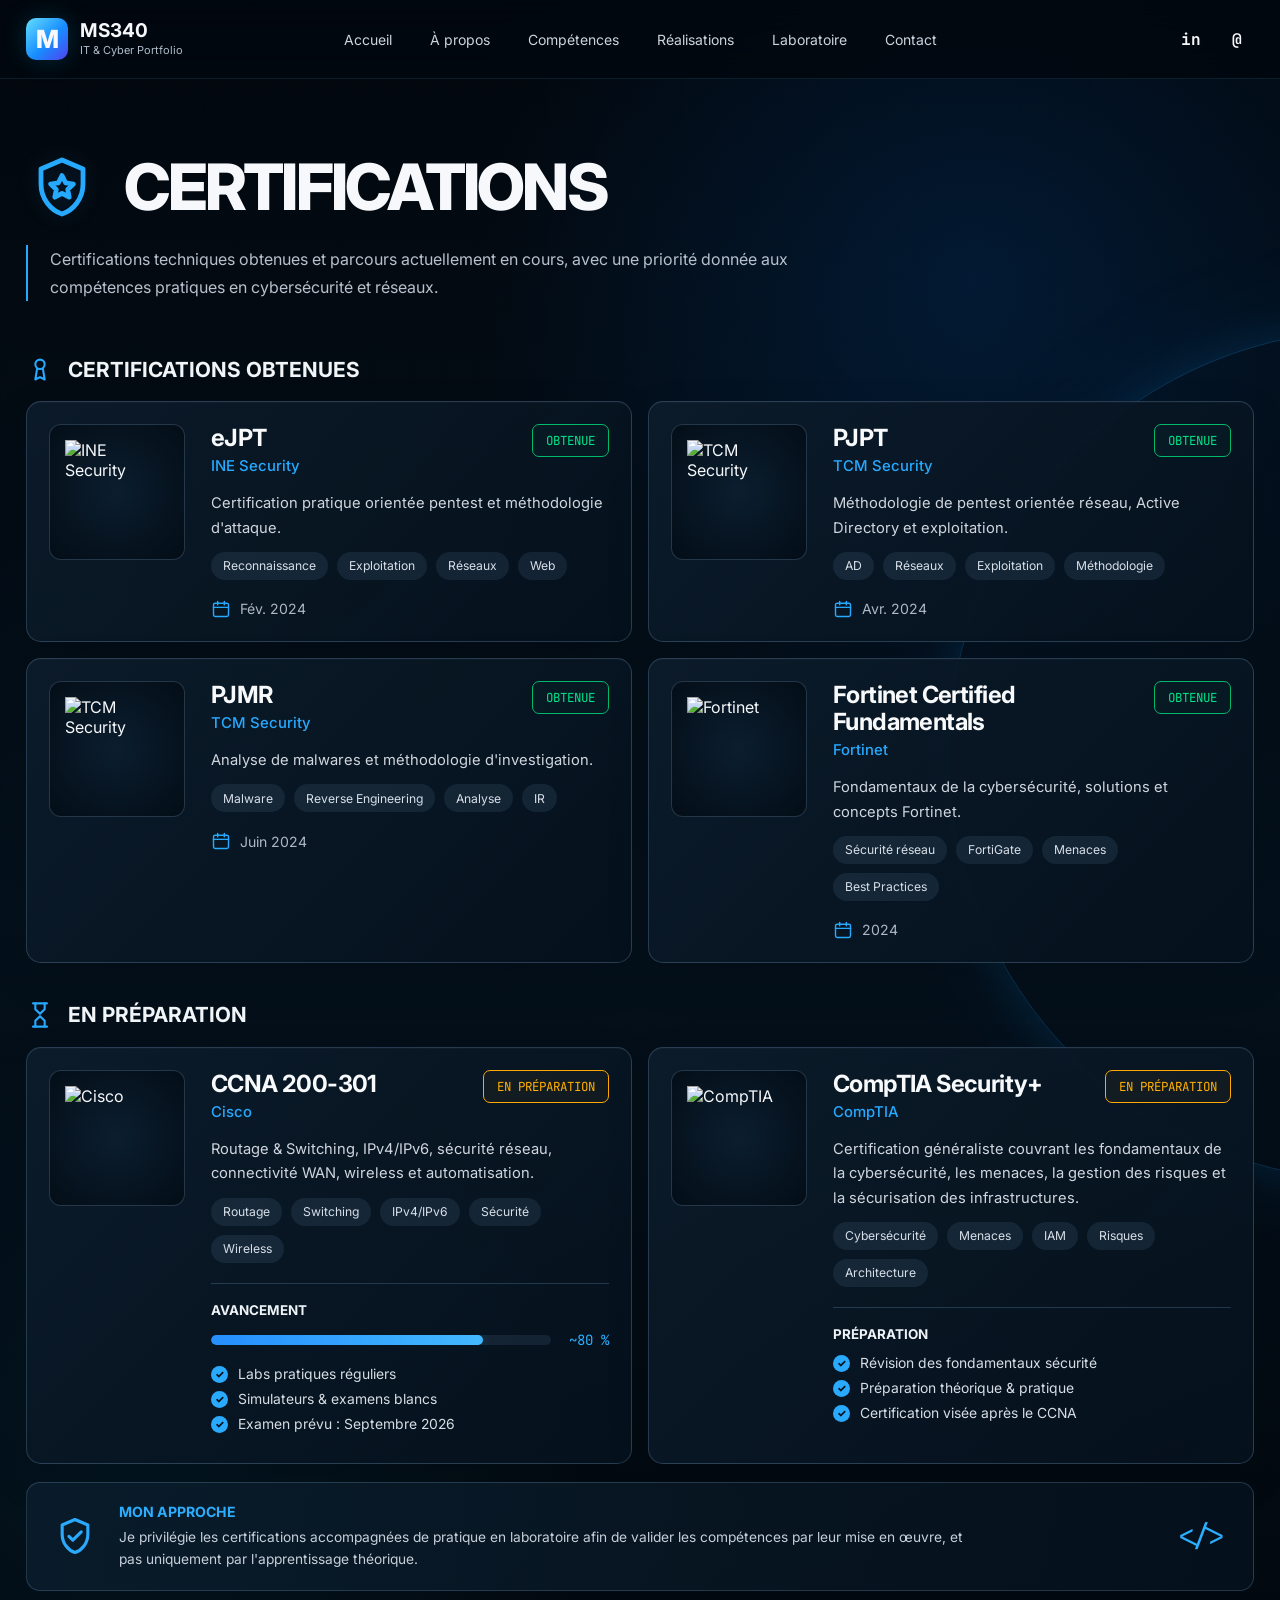
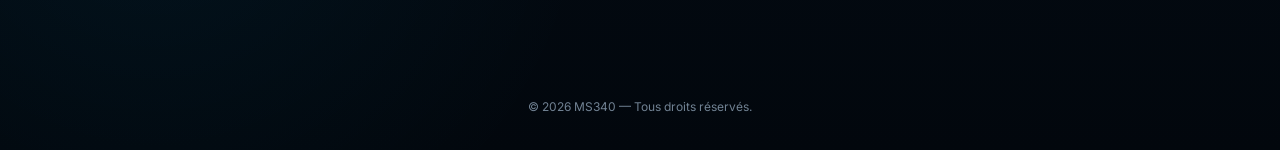
==== certifications.html @ d3f728b5 "Mise à jour de experience.html et création de la page certifications" ====
<!doctype html>
<html lang="fr">
<head>
  <meta charset="utf-8">
  <meta name="viewport" content="width=device-width, initial-scale=1">

  <meta
    name="description"
    content="Certifications de Martin Springett — cybersécurité, réseaux et infrastructure."
  >

  <title>Certifications — MS340</title>

  <link rel="preconnect" href="https://fonts.googleapis.com">
  <link rel="preconnect" href="https://fonts.gstatic.com" crossorigin>

  <link
    href="https://fonts.googleapis.com/css2?family=Inter:wght@400;500;600;700;800&family=JetBrains+Mono:wght@400;500;600&display=swap"
    rel="stylesheet"
  >

  <link rel="stylesheet" href="styles.css">
  <link rel="stylesheet" href="certifications.css">
</head>

<body>

  <div class="background-grid" aria-hidden="true"></div>

  <header class="site-header">
    <div class="container nav">

      <a class="brand" href="index.html#accueil" aria-label="Accueil">
        <span class="brand-mark">M</span>

        <span>
          <strong>MS340</strong>
          <small>IT &amp; Cyber Portfolio</small>
        </span>
      </a>

      <button
        class="menu-button"
        aria-label="Ouvrir le menu"
        aria-expanded="false"
      >
        ☰
      </button>

      <nav class="nav-links" aria-label="Navigation principale">

        <a href="index.html#accueil">
          Accueil
        </a>

        <a href="index.html#apropos">
          À propos
        </a>

        <a href="competences.html">
          Compétences
        </a>

        <a href="index.html#realisations">
          Réalisations
        </a>

        <a href="laboratoire.html">
          Laboratoire
        </a>

        <a href="index.html#contact">
          Contact
        </a>

      </nav>

      <div class="social-links">

        <a
          href="https://www.linkedin.com/in/martin-springett/"
          target="_blank"
          rel="noreferrer"
          aria-label="LinkedIn"
        >
          in
        </a>

        <a
          href="mailto:martin.springett@protonmail.com"
          aria-label="E-mail"
        >
          @
        </a>

      </div>

    </div>
  </header>


  <main class="certifications-page">

    <div class="container">


      <!-- HERO -->

      <section class="certifications-hero">

        <div class="certifications-title-row">

          <div class="certifications-icon" aria-hidden="true">
            <svg viewBox="0 0 24 24">
              <path d="M12 3 19 6v5c0 5-3.3 8.8-7 10-3.7-1.2-7-5-7-10V6l7-3Z"/>
              <path d="m12 8.2 1.2 2.4 2.6.4-1.9 1.8.5 2.6-2.4-1.3-2.4 1.3.5-2.6L8.2 11l2.6-.4L12 8.2Z"/>
            </svg>
          </div>

          <h1>Certifications</h1>

        </div>

        <p class="certifications-intro">
          Certifications techniques obtenues et parcours actuellement en cours,
          avec une priorité donnée aux compétences pratiques en cybersécurité
          et réseaux.
        </p>

      </section>


      <!-- CERTIFICATIONS OBTENUES -->

      <section class="cert-section">

        <h2 class="cert-section-title">

          <svg class="section-icon" viewBox="0 0 24 24" aria-hidden="true">
            <circle cx="12" cy="8" r="4"/>
            <path d="M9.4 12.5 8 21l4-2 4 2-1.4-8.5"/>
          </svg>

          Certifications obtenues

        </h2>


        <div class="cert-grid">


          <!-- eJPT -->

          <article class="cert-card">

            <div class="cert-logo">
              <img
                src="assets/ine-logo.png"
                alt="INE Security"
              >
            </div>

            <div class="cert-body">

              <div class="cert-top">

                <div>
                  <h3>eJPT</h3>
                  <span class="cert-provider">
                    INE Security
                  </span>
                </div>

                <span class="cert-status">
                  Obtenue
                </span>

              </div>

              <p class="cert-description">
                Certification pratique orientée pentest
                et méthodologie d'attaque.
              </p>

              <div class="cert-tags">
                <span>Reconnaissance</span>
                <span>Exploitation</span>
                <span>Réseaux</span>
                <span>Web</span>
              </div>

              <div class="cert-date">

                <svg viewBox="0 0 24 24" aria-hidden="true">
                  <rect x="3" y="5" width="18" height="16" rx="2"/>
                  <path d="M8 3v4M16 3v4M3 10h18"/>
                </svg>

                Fév. 2024

              </div>

            </div>

          </article>


          <!-- PJPT -->

          <article class="cert-card">

            <div class="cert-logo">
              <img
                src="assets/tcm-security-logo.png"
                alt="TCM Security"
              >
            </div>

            <div class="cert-body">

              <div class="cert-top">

                <div>
                  <h3>PJPT</h3>
                  <span class="cert-provider">
                    TCM Security
                  </span>
                </div>

                <span class="cert-status">
                  Obtenue
                </span>

              </div>

              <p class="cert-description">
                Méthodologie de pentest orientée réseau,
                Active Directory et exploitation.
              </p>

              <div class="cert-tags">
                <span>AD</span>
                <span>Réseaux</span>
                <span>Exploitation</span>
                <span>Méthodologie</span>
              </div>

              <div class="cert-date">

                <svg viewBox="0 0 24 24" aria-hidden="true">
                  <rect x="3" y="5" width="18" height="16" rx="2"/>
                  <path d="M8 3v4M16 3v4M3 10h18"/>
                </svg>

                Avr. 2024

              </div>

            </div>

          </article>


          <!-- PJMR -->

          <article class="cert-card">

            <div class="cert-logo">
              <img
                src="assets/tcm-security-logo.png"
                alt="TCM Security"
              >
            </div>

            <div class="cert-body">

              <div class="cert-top">

                <div>
                  <h3>PJMR</h3>
                  <span class="cert-provider">
                    TCM Security
                  </span>
                </div>

                <span class="cert-status">
                  Obtenue
                </span>

              </div>

              <p class="cert-description">
                Analyse de malwares et méthodologie
                d'investigation.
              </p>

              <div class="cert-tags">
                <span>Malware</span>
                <span>Reverse Engineering</span>
                <span>Analyse</span>
                <span>IR</span>
              </div>

              <div class="cert-date">

                <svg viewBox="0 0 24 24" aria-hidden="true">
                  <rect x="3" y="5" width="18" height="16" rx="2"/>
                  <path d="M8 3v4M16 3v4M3 10h18"/>
                </svg>

                Juin 2024

              </div>

            </div>

          </article>


          <!-- FORTINET -->

          <article class="cert-card">

            <div class="cert-logo">
              <img
                src="assets/fortinet-logo.png"
                alt="Fortinet"
              >
            </div>

            <div class="cert-body">

              <div class="cert-top">

                <div>
                  <h3>
                    Fortinet Certified Fundamentals
                  </h3>

                  <span class="cert-provider">
                    Fortinet
                  </span>
                </div>

                <span class="cert-status">
                  Obtenue
                </span>

              </div>

              <p class="cert-description">
                Fondamentaux de la cybersécurité,
                solutions et concepts Fortinet.
              </p>

              <div class="cert-tags">
                <span>Sécurité réseau</span>
                <span>FortiGate</span>
                <span>Menaces</span>
                <span>Best Practices</span>
              </div>

              <div class="cert-date">

                <svg viewBox="0 0 24 24" aria-hidden="true">
                  <rect x="3" y="5" width="18" height="16" rx="2"/>
                  <path d="M8 3v4M16 3v4M3 10h18"/>
                </svg>

                2024

              </div>

            </div>

          </article>

        </div>

      </section>


      <!-- EN PRÉPARATION -->

      <section class="cert-section cert-preparation">

        <h2 class="cert-section-title">

          <svg class="section-icon" viewBox="0 0 24 24" aria-hidden="true">
            <path d="M6 2h12M6 22h12"/>
            <path d="M8 2v5l4 4 4-4V2"/>
            <path d="M8 22v-5l4-4 4 4v5"/>
          </svg>

          En préparation

        </h2>


        <div class="preparation-grid">


          <!-- CCNA -->

          <article class="cert-card preparation-card">

            <div class="cert-logo">
              <img
                src="assets/cisco-logo.png"
                alt="Cisco"
              >
            </div>

            <div class="cert-body">

              <div class="cert-top">

                <div>
                  <h3>CCNA 200-301</h3>
                  <span class="cert-provider">
                    Cisco
                  </span>
                </div>

                <span class="cert-status preparing">
                  En préparation
                </span>

              </div>

              <p class="cert-description">
                Routage &amp; Switching, IPv4/IPv6,
                sécurité réseau, connectivité WAN,
                wireless et automatisation.
              </p>

              <div class="cert-tags">
                <span>Routage</span>
                <span>Switching</span>
                <span>IPv4/IPv6</span>
                <span>Sécurité</span>
                <span>Wireless</span>
              </div>


              <div class="cert-progress">

                <strong>
                  Avancement
                </strong>

                <div class="progress-row">

                  <div class="progress-track">
                    <div class="progress-fill ccna-progress"></div>
                  </div>

                  <span>
                    ~80 %
                  </span>

                </div>


                <ul>

                  <li>
                    Labs pratiques réguliers
                  </li>

                  <li>
                    Simulateurs &amp; examens blancs
                  </li>

                  <li>
                    Examen prévu : Septembre 2026
                  </li>

                </ul>

              </div>

            </div>

          </article>


          <!-- SECURITY+ -->

          <article class="cert-card preparation-card">

            <div class="cert-logo">
              <img
                src="assets/comptia-logo.png"
                alt="CompTIA"
              >
            </div>

            <div class="cert-body">

              <div class="cert-top">

                <div>
                  <h3>CompTIA Security+</h3>

                  <span class="cert-provider">
                    CompTIA
                  </span>
                </div>

                <span class="cert-status preparing">
                  En préparation
                </span>

              </div>


              <p class="cert-description">
                Certification généraliste couvrant les fondamentaux
                de la cybersécurité, les menaces,
                la gestion des risques et la sécurisation
                des infrastructures.
              </p>


              <div class="cert-tags">
                <span>Cybersécurité</span>
                <span>Menaces</span>
                <span>IAM</span>
                <span>Risques</span>
                <span>Architecture</span>
              </div>


              <div class="cert-progress">

                <strong>
                  Préparation
                </strong>

                <ul class="security-list">

                  <li>
                    Révision des fondamentaux sécurité
                  </li>

                  <li>
                    Préparation théorique &amp; pratique
                  </li>

                  <li>
                    Certification visée après le CCNA
                  </li>

                </ul>

              </div>

            </div>

          </article>

        </div>

      </section>


      <!-- APPROCHE -->

      <aside class="cert-approach">

        <div class="approach-icon">

          <svg viewBox="0 0 24 24" aria-hidden="true">
            <path d="M12 3 19 6v5c0 5-3.3 8.8-7 10-3.7-1.2-7-5-7-10V6l7-3Z"/>
            <path d="m8.7 12.2 2.1 2.1 4.6-4.6"/>
          </svg>

        </div>

        <div>

          <strong>
            Mon approche
          </strong>

          <p>
            Je privilégie les certifications accompagnées de pratique
            en laboratoire afin de valider les compétences par leur mise
            en œuvre, et pas uniquement par l'apprentissage théorique.
          </p>

        </div>

        <span class="approach-code">
          &lt;/&gt;
        </span>

      </aside>

    </div>

  </main>


  <footer id="contact">

    <div class="container">
      © 2026 MS340 — Tous droits réservés.
    </div>

  </footer>


  <script>

    const btn = document.querySelector('.menu-button');
    const menu = document.querySelector('.nav-links');

    btn?.addEventListener('click', () => {

      const open = menu.classList.toggle('open');

      btn.setAttribute(
        'aria-expanded',
        open ? 'true' : 'false'
      );

    });

  </script>

</body>
</html>
---- styles.css ----
:root{
  --bg:#02070d;
  --bg2:#06111d;
  --panel:#07131f;
  --panel2:#091827;
  --line:rgba(54,111,156,.34);
  --text:#f6f8fb;
  --muted:#9eacbc;
  --cyan:#11c5f6;
  --blue:#1688ff;
  --violet:#a75af5;
  --lime:#8bed3f;
  --orange:#ff7b00;
}

*{box-sizing:border-box}
html{scroll-behavior:smooth}
body{
  margin:0;
  color:var(--text);
  font-family:Inter,system-ui,-apple-system,BlinkMacSystemFont,"Segoe UI",sans-serif;
  background:
    radial-gradient(circle at 76% 16%,rgba(0,122,255,.14),transparent 28%),
    radial-gradient(circle at 12% 84%,rgba(0,190,255,.06),transparent 24%),
    linear-gradient(180deg,#02070d 0%,#04101b 52%,#02070d 100%);
}
a{color:inherit;text-decoration:none}
img{display:block;max-width:100%}
.container{width:min(1460px,calc(100% - 52px));margin:auto}

.background-grid{
  position:fixed;inset:0;z-index:-2;pointer-events:none;
  opacity:.22;
  background-image:
    linear-gradient(rgba(24,113,177,.045) 1px,transparent 1px),
    linear-gradient(90deg,rgba(24,113,177,.045) 1px,transparent 1px);
  background-size:34px 34px;
  mask-image:linear-gradient(to bottom,transparent,black 15%,black 85%,transparent);
}

/* Header */
.site-header{
  position:sticky;top:0;z-index:20;
  background:rgba(2,8,15,.84);
  border-bottom:1px solid rgba(52,104,146,.22);
  backdrop-filter:blur(18px);
}
.nav{
  min-height:78px;
  display:grid;
  grid-template-columns:1fr auto 1fr;
  align-items:center;
  gap:24px;
}
.brand{display:flex;align-items:center;gap:12px;width:max-content}
.brand-mark{
  width:42px;height:42px;border-radius:10px;
  display:grid;place-items:center;
  font-size:25px;font-weight:800;
  background:linear-gradient(135deg,#64ddff,#178dff 55%,#5142ee);
  box-shadow:0 0 25px rgba(17,197,246,.18);
}
.brand>span:last-child{display:flex;flex-direction:column;line-height:1.06}
.brand strong{font-size:19px}
.brand small{margin-top:4px;color:#aebccb;font-size:11px}
.nav-links{height:78px;display:flex;gap:38px;align-items:center}
.nav-links a{
  height:78px;display:flex;align-items:center;position:relative;
  color:#cbd5df;font-size:14px;transition:.2s;
}
.nav-links a:hover,.nav-links a.active{color:white}
.nav-links a.active::after{
  content:"";position:absolute;left:0;right:0;bottom:0;height:3px;
  background:linear-gradient(90deg,var(--cyan),var(--blue));
  box-shadow:0 0 15px rgba(17,197,246,.65);
}
.social-links{justify-self:end;display:flex;gap:12px}
.social-links a{
  width:34px;height:34px;border-radius:8px;display:grid;place-items:center;
  font-family:"JetBrains Mono",monospace;font-weight:700;
  transition:.2s;
}
.social-links a:hover{color:var(--cyan);background:rgba(17,197,246,.07)}
.menu-button{
  display:none;background:none;border:1px solid var(--line);color:white;
  border-radius:8px;padding:8px 10px;
}

/* Hero */
.hero{padding:52px 0 18px}
.hero-grid{
  min-height:580px;
  display:grid;
  grid-template-columns:1.02fr .98fr;
  gap:48px;align-items:center;
}
.kicker{
  margin:0 0 25px;color:#35baff;
  font:600 13px/1.3 "JetBrains Mono",monospace;
  letter-spacing:.05em;
}
.kicker b{margin:0 8px;color:#2a8fd3}
h1{margin:0;font-size:clamp(58px,6vw,96px);line-height:.88;letter-spacing:-.05em}
h1 span,h1 strong{display:block}
h1 span{font-weight:800}
h1 strong{margin-top:11px;color:#1687ff;font-weight:800}
.lead{
  max-width:720px;margin:30px 0 0;color:#c5ced8;
  font-size:17px;line-height:1.72;
}
.actions{display:flex;gap:16px;margin-top:30px}
.button{
  min-height:50px;padding:0 23px;border-radius:8px;
  display:inline-flex;align-items:center;justify-content:center;gap:18px;
  text-transform:uppercase;font-size:12px;font-weight:700;letter-spacing:.03em;
  transition:.2s;
}
.button.primary{
  background:linear-gradient(135deg,#16c6f6,#126ef4);
  box-shadow:0 12px 36px rgba(18,110,244,.26);
}
.button.primary:hover{transform:translateY(-2px)}
.button.secondary{
  border:1px solid #25465f;background:rgba(4,14,24,.55);
}
.button.secondary:hover{border-color:#3d8fc7;background:rgba(11,31,47,.72)}

.quick-facts{
  margin-top:40px;display:grid;grid-template-columns:repeat(4,1fr);
  border:1px solid var(--line);border-radius:12px;overflow:hidden;
  background:linear-gradient(180deg,rgba(10,24,38,.8),rgba(5,15,25,.82));
}
.quick-facts article{
  min-height:108px;padding:22px;display:flex;align-items:center;gap:16px;position:relative;
}
.quick-facts article:not(:last-child)::after{
  content:"";position:absolute;right:0;top:22px;bottom:22px;width:1px;background:rgba(64,116,158,.2);
}
.fact-icon{color:var(--cyan);font:600 25px "JetBrains Mono",monospace}
.quick-facts strong{display:block;font-size:20px}
.quick-facts small{display:block;margin-top:5px;color:var(--muted);font-size:11px;line-height:1.45}

.hero-photo{
  align-self:stretch;
  min-height:600px;
  position:relative;
  display:flex;
  align-items:flex-end;
  justify-content:center;
  overflow:hidden;
  isolation:isolate;
}
.hero-photo::before{
  content:"";position:absolute;width:520px;height:520px;border-radius:50%;
  top:1%;right:4%;
  background:radial-gradient(circle,rgba(0,154,255,.18),rgba(0,113,255,.04) 49%,transparent 70%);
}
.hero-photo .halo{
  position:absolute;width:390px;height:390px;border-radius:50%;
  right:12%;top:8%;
  border:1px solid rgba(32,149,255,.56);
  box-shadow:0 0 35px rgba(17,197,246,.15),inset 0 0 35px rgba(17,197,246,.07);
}

.mesh{
  position:absolute;inset:5% 0 0;
  opacity:.46;
  background:
    radial-gradient(circle at 12% 22%,#178cff 0 2px,transparent 3px),
    radial-gradient(circle at 34% 39%,#178cff 0 2px,transparent 3px),
    radial-gradient(circle at 64% 18%,#178cff 0 2px,transparent 3px),
    radial-gradient(circle at 86% 35%,#178cff 0 2px,transparent 3px),
    radial-gradient(circle at 72% 72%,#178cff 0 2px,transparent 3px),
    radial-gradient(circle at 35% 82%,#178cff 0 2px,transparent 3px);
}
.mesh::before,.mesh::after{
  content:"";position:absolute;inset:0;
  background:
    linear-gradient(25deg,transparent 48%,rgba(32,145,232,.24) 49%,rgba(32,145,232,.24) 50%,transparent 51%),
    linear-gradient(-20deg,transparent 49%,rgba(32,145,232,.15) 50%,transparent 51%);
  background-size:180px 125px;
}
.hero-photo img{
  position:absolute;
  z-index:3;

  left:50%;
  bottom:-88px;
  transform:translateX(-50%);

  height:690px;
  width:auto;
  max-width:none;
  object-fit:contain;

  /* Nouvelle photo :
     aucune transparence ni fondu artificiel.
     Le bas du portrait sort naturellement du hero. */
  opacity:1;
  -webkit-mask-image:none;
  mask-image:none;

  filter:
    drop-shadow(0 28px 46px rgba(0,0,0,.42))
    drop-shadow(0 0 18px rgba(18,128,220,.08));
}

/* Sections / project */
.section{padding:26px 0}
.section.small{padding-top:12px}
.featured-card{
  min-height:470px;display:grid;grid-template-columns:.9fr 1.1fr;
  border:1px solid rgba(17,197,246,.48);
  border-radius:15px;overflow:hidden;
  background:
    radial-gradient(circle at 73% 48%,rgba(17,116,255,.12),transparent 37%),
    linear-gradient(180deg,rgba(7,22,35,.94),rgba(3,13,23,.95));
  box-shadow:0 22px 70px rgba(0,0,0,.34);
}
.featured-copy{padding:46px}
.section-label{margin:0 0 15px;color:var(--cyan);font:500 12px "JetBrains Mono",monospace}
.featured-copy h2{margin:0;font-size:49px;line-height:1.06;letter-spacing:-.035em}
.stack{
  display:flex;flex-wrap:wrap;gap:11px;margin-top:24px;
  color:#18bcfa;font:500 12px "JetBrains Mono",monospace;
}
.stack i{font-style:normal;color:#5d9fc9}
.featured-text{max-width:650px;margin:27px 0;color:#abb8c5;line-height:1.72}
.topology{position:relative;display:grid;place-items:center;padding:45px 36px 18px}
.topology svg{width:100%;max-width:760px;overflow:visible}
.project-number{position:absolute;top:27px;right:30px;color:var(--cyan);font:600 14px "JetBrains Mono",monospace}
.project-number small{color:#a2b0be}

/* Topology SVG */
.nodes rect{fill:#07131f;stroke:#6989a7;stroke-width:1.2}
.nodes rect.orange{stroke:#ff7b00}
.nodes rect.purple{stroke:#a855f7}
.nodes rect.green{stroke:#77df2f}
.nodes rect.orange2{stroke:#ff8b00}
.nodes rect.bluebox{stroke:#1688ff}
.nodes text{fill:#eaf4ff;text-anchor:middle;font:600 13px "JetBrains Mono",monospace}
.nodes .sub{fill:#a7b5c3;font-size:10px}
.nodes .blue{fill:#1cbaff}
.links path,.vlan-links path{fill:none;stroke:#a6b7c7;stroke-width:2}
.links.trunk path{stroke:#10bdf5;stroke-width:2.4;stroke-dasharray:8 7}
.links.vpn path{fill:none;stroke:var(--violet);stroke-width:2.2;stroke-dasharray:7 6}
.vpn-label{fill:#bd6cff;font:600 10px "JetBrains Mono",monospace;text-anchor:middle}
.nodes .violet-text{fill:#bd6cff}
.green-stroke{stroke:#6adb2e!important}
.orange-stroke{stroke:#ff8500!important}
.blue-stroke{stroke:#1688ff!important}
.trunk-label{fill:#10bdf5;font:600 10px "JetBrains Mono",monospace;text-anchor:middle}

/* Cards */
.cards{display:grid;grid-template-columns:repeat(3,1fr);gap:18px}
.card{
  min-height:340px;padding:27px;border:1px solid var(--line);border-radius:14px;
  display:flex;flex-direction:column;
  background:linear-gradient(180deg,rgba(8,22,35,.93),rgba(4,14,24,.94));
  box-shadow:0 18px 55px rgba(0,0,0,.25);
}
.card-heading{display:flex;align-items:center;gap:12px;padding-bottom:17px;border-bottom:1px solid rgba(62,108,144,.18)}
.card-heading span{
  width:34px;height:34px;border:1px solid currentColor;border-radius:8px;
  display:grid;place-items:center;font-family:"JetBrains Mono",monospace;
}
.card-heading h3{margin:0;font-size:17px}
.cyan{color:var(--cyan)}.violet{color:var(--violet)}.lime{color:var(--lime)}
.experience-row{display:grid;grid-template-columns:58px 1fr;gap:16px;margin:22px 0}
.sfr{width:58px;height:58px;display:grid;place-items:center;background:#df0b18;border-radius:5px;font-weight:800}
.experience-row strong{display:block;font-size:14px;margin-bottom:5px}
.experience-row p{margin:0;color:#b5c0ca;font-size:12px;line-height:1.5}
.experience-row small{color:#8193a4}
.card>p{margin:0;color:#aab6c2;font-size:13px;line-height:1.7}
.card>a{margin-top:auto;padding-top:22px;color:var(--cyan);font-size:12px;font-weight:700;text-transform:uppercase}
.card>a.violet-link{color:#bd6cff}
.list{list-style:none;padding:5px 0 0;margin:11px 0 0}
.list li{display:flex;align-items:center;gap:10px;padding:7px 0;color:#d5dde6;font-size:13px}
.list i{width:7px;height:7px;border-radius:50%;background:var(--violet);box-shadow:0 0 10px rgba(167,90,245,.55)}
.list small{color:#8293a4}.list .muted{color:#82909e}.list .muted i{background:#455565;box-shadow:none}
.tags{display:flex;flex-wrap:wrap;gap:8px;margin-top:21px}
.tags span{padding:7px 11px;border:1px solid rgba(45,116,170,.58);border-radius:999px;color:#cbd6e0;background:rgba(8,25,39,.5);font-size:11px}

/* tools */
.tools{
  min-height:90px;padding:18px 26px;border:1px solid var(--line);border-radius:12px;
  display:flex;align-items:center;gap:32px;overflow:auto;
  background:linear-gradient(180deg,rgba(8,22,35,.9),rgba(4,14,24,.9));
}
.tools strong{min-width:130px;color:#b8c3cd;font-size:13px;line-height:1.3}
.tools span{white-space:nowrap;font-weight:700}
.tools span:nth-of-type(1),.tools span:nth-of-type(5),.tools span:nth-of-type(6){color:#1aaff8}
.tools small{margin-left:auto;white-space:nowrap;color:#7f91a2}

footer{padding:18px 0 36px;color:#718293;text-align:center;font-size:12px}

/* Responsive */
@media(max-width:1180px){
  .nav-links{gap:22px}
  .hero-grid{grid-template-columns:1fr .82fr}
  .quick-facts{grid-template-columns:repeat(2,1fr)}
  .quick-facts article:nth-child(2)::after{display:none}
  .quick-facts article:nth-child(-n+2){border-bottom:1px solid rgba(64,116,158,.2)}
  .featured-card{grid-template-columns:1fr}
}
@media(max-width:900px){
  .container{width:min(100% - 30px,1460px)}
  .nav{grid-template-columns:1fr auto auto}
  .menu-button{display:block;grid-column:2}
  .social-links{grid-column:3}
  .nav-links{
    display:none;position:absolute;top:78px;left:15px;right:15px;height:auto;
    flex-direction:column;align-items:stretch;gap:0;padding:10px;
    border:1px solid var(--line);border-radius:12px;background:#06111d;
  }
  .nav-links.open{display:flex}
  .nav-links a{height:46px;padding:0 12px}
  .nav-links a.active::after{display:none}
  .hero-grid{grid-template-columns:1fr}
  .hero-photo{order:-1;min-height:450px}
  .hero-photo img{
    height:470px;
    bottom:-12px;

    -webkit-mask-image:linear-gradient(
      to bottom,
      #000 0%,
      #000 60%,
      rgba(0,0,0,.9) 72%,
      rgba(0,0,0,.52) 84%,
      transparent 96%
    );
    mask-image:linear-gradient(
      to bottom,
      #000 0%,
      #000 60%,
      rgba(0,0,0,.9) 72%,
      rgba(0,0,0,.52) 84%,
      transparent 96%
    );
  }
  .hero-photo .halo{right:50%;transform:translateX(50%);width:300px;height:300px}
  .cards{grid-template-columns:1fr}
}
@media(max-width:620px){
  .brand small{display:none}
  .social-links{display:none}
  .hero-photo{min-height:370px}
  .hero-photo img{
    height:390px;
    bottom:-8px;

    -webkit-mask-image:linear-gradient(
      to bottom,
      #000 0%,
      #000 60%,
      rgba(0,0,0,.88) 72%,
      rgba(0,0,0,.48) 84%,
      transparent 96%
    );
    mask-image:linear-gradient(
      to bottom,
      #000 0%,
      #000 60%,
      rgba(0,0,0,.88) 72%,
      rgba(0,0,0,.48) 84%,
      transparent 96%
    );
  }
  .hero-photo .halo{width:250px;height:250px}
  h1{font-size:49px}
  .lead{font-size:15px}
  .actions{flex-direction:column}
  .button{width:100%}
  .quick-facts{grid-template-columns:1fr}
  .quick-facts article{min-height:84px;padding:16px 18px;border-bottom:1px solid rgba(64,116,158,.2)}
  .quick-facts article::after{display:none!important}
  .featured-copy{padding:31px 24px}
  .featured-copy h2{font-size:36px}
  .topology{padding:38px 14px 15px}
}
---- certifications.css ----
/* =========================================================
   PAGE CERTIFICATIONS
   ========================================================= */

.certifications-page {
  position: relative;
  overflow: hidden;
  padding: 72px 0 90px;
}

.certifications-page::after {
  content: "";
  position: absolute;

  width: 850px;
  height: 850px;

  right: -520px;
  top: 250px;

  border-radius: 50%;

  border: 1px solid rgba(37, 165, 255, .23);

  box-shadow:
    0 0 45px rgba(37, 165, 255, .12),
    0 0 120px rgba(37, 165, 255, .08);

  pointer-events: none;
}


/* =========================================================
   HERO
   ========================================================= */

.certifications-hero {
  max-width: 770px;
  margin-bottom: 54px;
}

.certifications-title-row {
  display: flex;
  align-items: center;

  gap: 26px;

  margin-bottom: 22px;
}

.certifications-title-row h1 {
  margin: 0;

  font-size: clamp(2.8rem, 5vw, 4.3rem);
  font-weight: 800;

  line-height: 1;
  letter-spacing: -.045em;

  text-transform: uppercase;
}

.certifications-icon {
  width: 72px;
  height: 72px;

  display: grid;
  place-items: center;

  flex-shrink: 0;
}

.certifications-icon svg {
  width: 72px;
  height: 72px;

  fill: none;

  stroke: #26aaff;
  stroke-width: 1.6;

  stroke-linecap: round;
  stroke-linejoin: round;

  filter:
    drop-shadow(0 0 10px rgba(38,170,255,.15));
}

.certifications-intro {
  margin: 0;

  padding-left: 22px;

  border-left: 2px solid #23aaff;

  color: #b8c0cc;

  font-size: 1rem;
  line-height: 1.75;
}


/* =========================================================
   SECTIONS
   ========================================================= */

.cert-section {
  position: relative;
  z-index: 2;

  margin-top: 38px;
}

.cert-section-title {
  display: flex;
  align-items: center;

  gap: 14px;

  margin: 0 0 18px;

  color: #f1f5f8;

  font-size: 1.3rem;
  font-weight: 700;

  text-transform: uppercase;
}

.section-icon {
  width: 28px;
  height: 28px;

  flex-shrink: 0;

  fill: none;

  stroke: #26aaff;
  stroke-width: 1.8;

  stroke-linecap: round;
  stroke-linejoin: round;
}


/* =========================================================
   CERTIFICATIONS OBTENUES
   ========================================================= */

.cert-grid {
  display: grid;

  grid-template-columns:
    repeat(2, minmax(0, 1fr));

  gap: 16px;
}


/* =========================================================
   CARDS
   ========================================================= */

.cert-card {
  position: relative;

  display: grid;

  grid-template-columns:
    136px
    minmax(0, 1fr);

  gap: 26px;

  padding: 22px;

  min-height: 210px;

  border:
    1px solid rgba(126, 167, 203, .28);

  border-radius: 15px;

  background:
    linear-gradient(
      135deg,
      rgba(12, 28, 43, .93),
      rgba(5, 17, 29, .90)
    );

  box-shadow:
    inset 0 1px 0 rgba(255,255,255,.025),
    0 16px 45px rgba(0,0,0,.11);

  transition:
    transform .2s ease,
    border-color .2s ease,
    box-shadow .2s ease;
}

.cert-card:hover {
  transform: translateY(-3px);

  border-color:
    rgba(36, 169, 255, .53);

  box-shadow:
    inset 0 1px 0 rgba(255,255,255,.04),
    0 20px 55px rgba(0,0,0,.18),
    0 0 30px rgba(36,169,255,.05);
}


/* =========================================================
   LOGOS
   ========================================================= */

.cert-logo {
  width: 136px;
  height: 136px;

  display: flex;
  align-items: center;
  justify-content: center;

  align-self: start;

  overflow: hidden;

  border-radius: 12px;

  border:
    1px solid rgba(133, 172, 207, .25);

  background:
    radial-gradient(
      circle at center,
      rgba(24, 70, 103, .13),
      rgba(1, 10, 18, .72)
    );
}

.cert-logo img {
  width: 78%;
  height: 78%;

  object-fit: contain;

  filter:
    drop-shadow(
      0 0 8px rgba(255,255,255,.03)
    );
}


/* =========================================================
   CARD BODY
   ========================================================= */

.cert-body {
  min-width: 0;
}

.cert-top {
  display: flex;

  justify-content: space-between;
  align-items: flex-start;

  gap: 18px;
}

.cert-top h3 {
  margin: 0;

  color: #f7f9fb;

  font-size: 1.48rem;
  font-weight: 700;

  line-height: 1.15;

  letter-spacing: -.025em;
}

.cert-provider {
  display: block;

  margin-top: 6px;

  color: #26aaff;

  font-size: .93rem;
  font-weight: 500;
}


/* =========================================================
   STATUS
   ========================================================= */

.cert-status {
  display: inline-flex;

  flex-shrink: 0;

  padding: 7px 13px;

  border-radius: 7px;

  border: 1px solid #00b96b;

  color: #00e58a;

  background:
    rgba(0,185,107,.04);

  font-family:
    "JetBrains Mono",
    monospace;

  font-size: .78rem;

  text-transform: uppercase;
}

.cert-status.preparing {
  color: #ffb000;

  border-color: #ffa800;

  background:
    rgba(255,168,0,.04);
}


/* =========================================================
   DESCRIPTION
   ========================================================= */

.cert-description {
  margin: 16px 0 12px;

  max-width: 520px;

  color: #d0d6df;

  font-size: .92rem;
  line-height: 1.65;
}


/* =========================================================
   TAGS
   ========================================================= */

.cert-tags {
  display: flex;
  flex-wrap: wrap;

  gap: 9px;

  margin-top: 10px;
}

.cert-tags span {
  display: inline-flex;
  align-items: center;

  min-height: 28px;

  padding: 5px 12px;

  border-radius: 999px;

  background:
    rgba(96, 133, 166, .15);

  color: #d7dfe8;

  font-size: .76rem;
}


/* =========================================================
   DATE + CALENDRIER
   ========================================================= */

.cert-date {
  display: flex;
  align-items: center;

  gap: 9px;

  margin-top: 19px;

  color: #aeb8c4;

  font-size: .88rem;
}

.cert-date svg {
  width: 20px;
  height: 20px;

  flex-shrink: 0;

  fill: none;

  stroke: #26aaff;
  stroke-width: 1.7;

  stroke-linecap: round;
  stroke-linejoin: round;
}


/* =========================================================
   EN PRÉPARATION
   ========================================================= */

.preparation-grid {
  display: grid;

  grid-template-columns:
    repeat(2, minmax(0, 1fr));

  gap: 16px;
}

.preparation-card {
  grid-template-columns:
    136px
    minmax(0, 1fr);

  align-items: start;
}


/* =========================================================
   PROGRESS
   ========================================================= */

.cert-progress {
  margin-top: 20px;

  padding-top: 18px;

  border-top:
    1px solid rgba(126, 167, 203, .25);
}

.cert-progress strong {
  display: block;

  margin-bottom: 13px;

  color: #eef3f7;

  font-size: .84rem;

  text-transform: uppercase;
}

.progress-row {
  display: flex;
  align-items: center;

  gap: 18px;
}

.progress-track {
  flex: 1;

  height: 10px;

  overflow: hidden;

  border-radius: 999px;

  background:
    rgba(110, 145, 178, .14);
}

.progress-fill {
  height: 100%;

  border-radius: inherit;

  background:
    linear-gradient(
      90deg,
      #258fff,
      #43b9ff
    );

  box-shadow:
    0 0 14px
    rgba(36,169,255,.22);
}

.ccna-progress {
  width: 80%;
}

.progress-row > span {
  color: #2caeff;

  white-space: nowrap;

  font-family:
    "JetBrains Mono",
    monospace;

  font-size: .88rem;
}

.cert-progress ul {
  list-style: none;

  padding: 0;

  margin: 17px 0 0;
}

.cert-progress li {
  position: relative;

  margin: 9px 0;

  padding-left: 27px;

  color: #d6dde5;

  font-size: .87rem;
}

.cert-progress li::before {
  content: "✓";

  position: absolute;

  left: 0;
  top: 0;

  width: 17px;
  height: 17px;

  display: grid;
  place-items: center;

  border-radius: 50%;

  background: #2aaaff;

  color: #05111b;

  font-size: .66rem;
  font-weight: 800;
}

.security-list {
  margin-top: 0 !important;
}


/* =========================================================
   MON APPROCHE
   ========================================================= */

.cert-approach {
  position: relative;
  z-index: 2;

  display: grid;

  grid-template-columns:
    46px
    1fr
    auto;

  align-items: center;

  gap: 20px;

  margin-top: 18px;

  padding: 20px 26px;

  border-radius: 14px;

  border:
    1px solid rgba(126,167,203,.25);

  background:
    linear-gradient(
      100deg,
      rgba(10,29,44,.9),
      rgba(5,17,29,.88)
    );
}

.approach-icon {
  width: 44px;
  height: 50px;

  display: grid;
  place-items: center;
}

.approach-icon svg {
  width: 44px;
  height: 50px;

  fill: none;

  stroke: #2aaaff;
  stroke-width: 1.7;

  stroke-linecap: round;
  stroke-linejoin: round;
}

.cert-approach strong {
  display: block;

  margin-bottom: 6px;

  color: #2caeff;

  font-size: .88rem;

  text-transform: uppercase;
}

.cert-approach p {
  margin: 0;

  max-width: 850px;

  color: #c7d0da;

  font-size: .86rem;
  line-height: 1.6;
}

.approach-code {
  color: #2caeff;

  font-family:
    "JetBrains Mono",
    monospace;

  font-size: 1.8rem;
}


/* =========================================================
   RESPONSIVE
   ========================================================= */

@media (max-width: 1100px) {

  .cert-grid,
  .preparation-grid {
    grid-template-columns: 1fr;
  }

}


@media (max-width: 720px) {

  .certifications-page {
    padding-top: 48px;
  }

  .certifications-title-row {
    gap: 17px;
  }

  .certifications-icon,
  .certifications-icon svg {
    width: 55px;
    height: 55px;
  }

  .cert-card,
  .preparation-card {
    grid-template-columns: 1fr;
  }

  .cert-logo {
    width: 115px;
    height: 115px;
  }

  .cert-top {
    flex-direction: column;
  }

  .cert-approach {
    grid-template-columns:
      42px
      1fr;
  }

  .approach-code {
    display: none;
  }

}
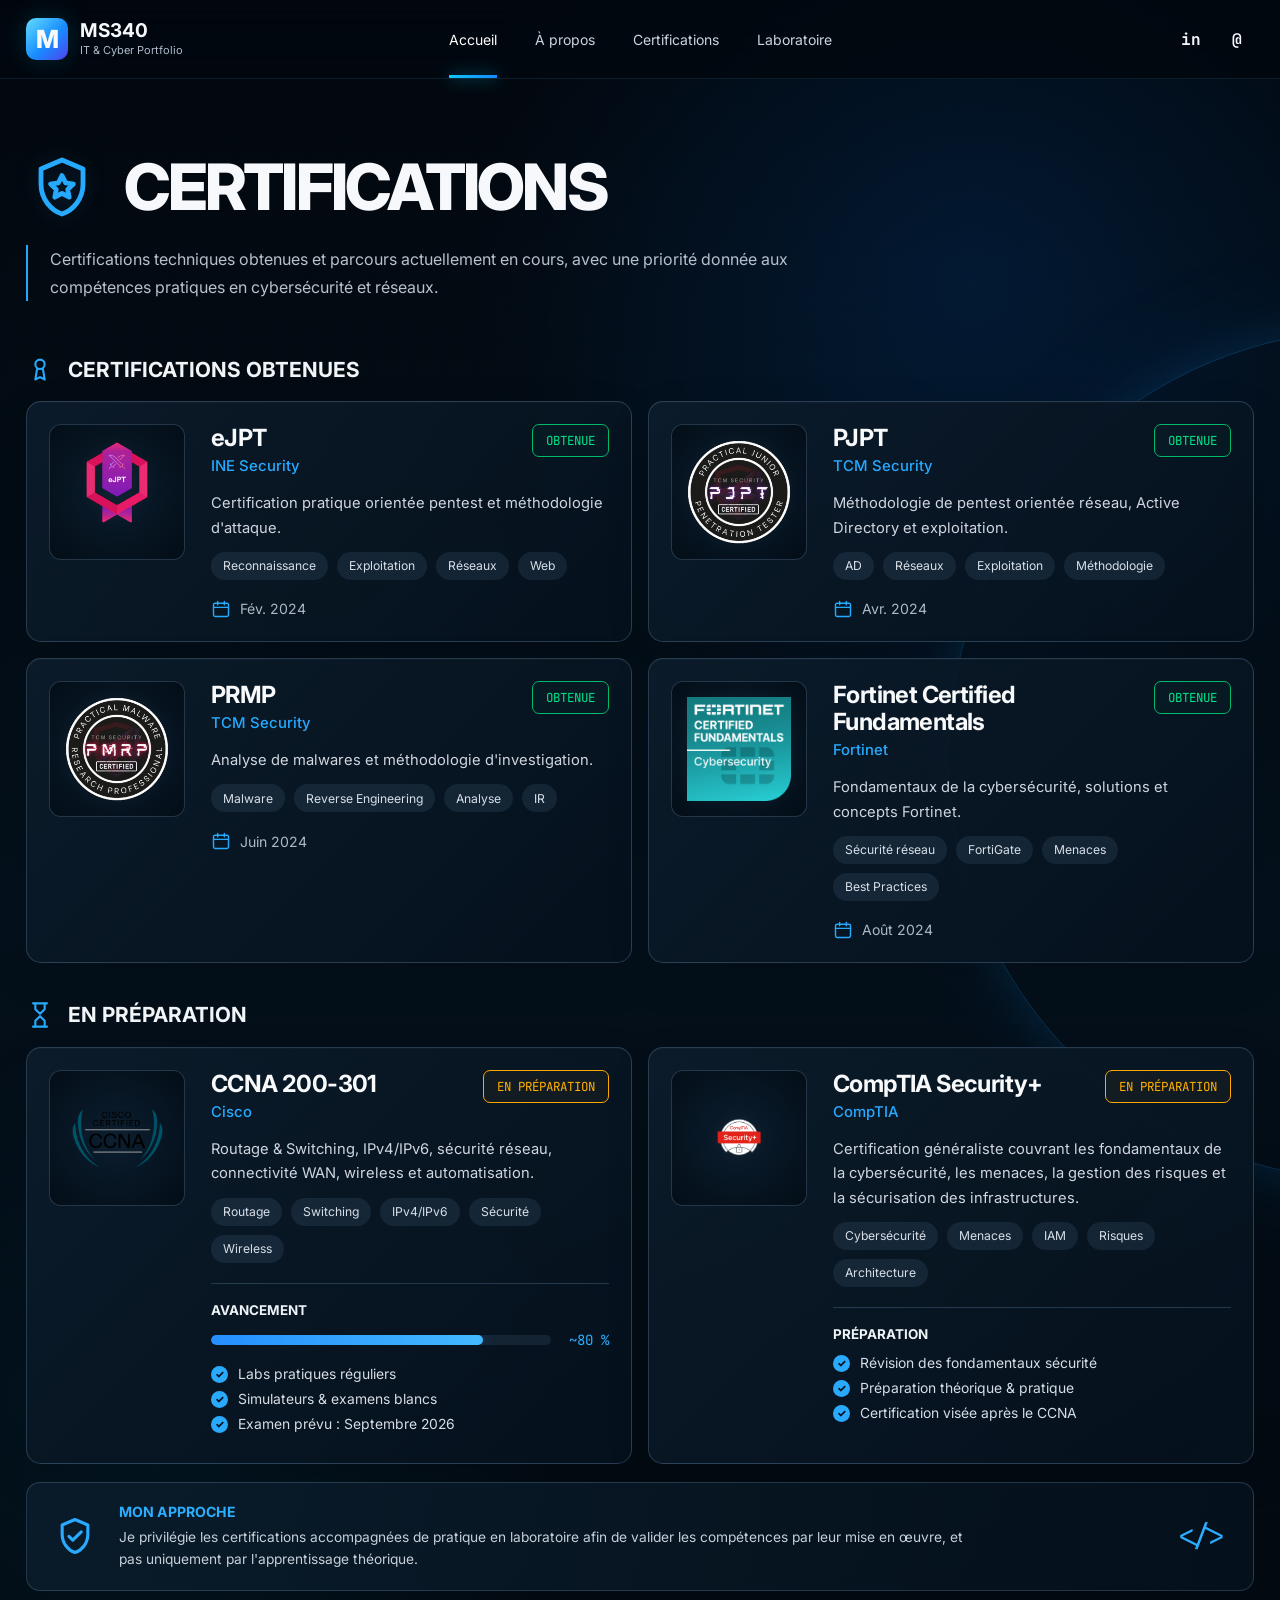
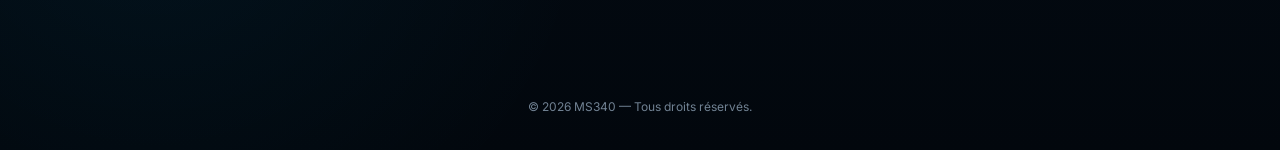
==== commit 94d83e65: "Mise à jours des pages : modifications et ajouts badges certifs" ====
--- a/certifications.html
+++ b/certifications.html
@@ -48,52 +48,16 @@
       </button>
 
       <nav class="nav-links" aria-label="Navigation principale">
-
-        <a href="index.html#accueil">
-          Accueil
-        </a>
-
-        <a href="index.html#apropos">
-          À propos
-        </a>
-
-        <a href="competences.html">
-          Compétences
-        </a>
-
-        <a href="index.html#realisations">
-          Réalisations
-        </a>
-
-        <a href="laboratoire.html">
-          Laboratoire
-        </a>
-
-        <a href="index.html#contact">
-          Contact
-        </a>
-
+        <a class="active" href="./index.html">Accueil</a>
+        <a href="./experience.html">À propos</a>
+        <a href="./certifications.html">Certifications</a>
+        <a href="./lab.html">Laboratoire</a>
       </nav>
-
       <div class="social-links">
-
-        <a
-          href="https://www.linkedin.com/in/martin-springett/"
-          target="_blank"
-          rel="noreferrer"
-          aria-label="LinkedIn"
-        >
-          in
-        </a>
-
-        <a
-          href="mailto:martin.springett@protonmail.com"
-          aria-label="E-mail"
-        >
-          @
-        </a>
-
+        <a href="https://www.linkedin.com/in/martin-springett/" aria-label="LinkedIn">in</a>
+        <a href="mailto:martin.springett@protonmail.com" aria-label="E-mail">@</a>
       </div>
+
 
     </div>
   </header>
@@ -155,7 +119,7 @@
 
             <div class="cert-logo">
               <img
-                src="assets/ine-logo.png"
+                src="assets/certifications/ejpt.png"
                 alt="INE Security"
               >
             </div>
@@ -211,7 +175,7 @@
 
             <div class="cert-logo">
               <img
-                src="assets/tcm-security-logo.png"
+                src="assets/certifications/pjpt.png"
                 alt="TCM Security"
               >
             </div>
@@ -261,13 +225,13 @@
           </article>
 
 
-          <!-- PJMR -->
+          <!-- PRMP -->
 
           <article class="cert-card">
 
             <div class="cert-logo">
               <img
-                src="assets/tcm-security-logo.png"
+                src="assets/certifications/prmp.png"
                 alt="TCM Security"
               >
             </div>
@@ -277,7 +241,7 @@
               <div class="cert-top">
 
                 <div>
-                  <h3>PJMR</h3>
+                  <h3>PRMP</h3>
                   <span class="cert-provider">
                     TCM Security
                   </span>
@@ -323,7 +287,7 @@
 
             <div class="cert-logo">
               <img
-                src="assets/fortinet-logo.png"
+                src="assets/certifications/fcf.png"
                 alt="Fortinet"
               >
             </div>
@@ -367,7 +331,7 @@
                   <path d="M8 3v4M16 3v4M3 10h18"/>
                 </svg>
 
-                2024
+                Août 2024
 
               </div>
 
@@ -406,7 +370,7 @@
 
             <div class="cert-logo">
               <img
-                src="assets/cisco-logo.png"
+                src="assets/certifications/ccna.png"
                 alt="Cisco"
               >
             </div>
@@ -491,7 +455,7 @@
 
             <div class="cert-logo">
               <img
-                src="assets/comptia-logo.png"
+                src="assets/certifications/security+.png"
                 alt="CompTIA"
               >
             </div>
--- a/styles.css
+++ b/styles.css
@@ -127,19 +127,91 @@
 .button.secondary:hover{border-color:#3d8fc7;background:rgba(11,31,47,.72)}
 
 .quick-facts{
-  margin-top:40px;display:grid;grid-template-columns:repeat(4,1fr);
-  border:1px solid var(--line);border-radius:12px;overflow:hidden;
+  margin-top:40px;
+  display:grid;
+  grid-template-columns:repeat(4,minmax(0,1fr));
+  border:1px solid var(--line);
+  border-radius:12px;
+  overflow:hidden;
   background:linear-gradient(180deg,rgba(10,24,38,.8),rgba(5,15,25,.82));
 }
+
 .quick-facts article{
-  min-height:108px;padding:22px;display:flex;align-items:center;gap:16px;position:relative;
-}
+  min-height:118px;
+  padding:22px;
+  display:grid;
+  grid-template-columns:64px minmax(0,1fr);
+  align-items:center;
+  gap:16px;
+  position:relative;
+}
+
 .quick-facts article:not(:last-child)::after{
-  content:"";position:absolute;right:0;top:22px;bottom:22px;width:1px;background:rgba(64,116,158,.2);
-}
-.fact-icon{color:var(--cyan);font:600 25px "JetBrains Mono",monospace}
-.quick-facts strong{display:block;font-size:20px}
-.quick-facts small{display:block;margin-top:5px;color:var(--muted);font-size:11px;line-height:1.45}
+  content:"";
+  position:absolute;
+  right:0;
+  top:22px;
+  bottom:22px;
+  width:1px;
+  background:rgba(64,116,158,.2);
+}
+
+.fact-icon-box{
+  width:58px;
+  height:58px;
+  border:1px solid rgba(17,197,246,.30);
+  border-radius:12px;
+  display:grid;
+  place-items:center;
+  background:linear-gradient(180deg,rgba(11,30,49,.9),rgba(6,18,30,.88));
+  color:var(--cyan);
+  box-shadow:
+    inset 0 0 20px rgba(17,197,246,.035),
+    0 10px 26px rgba(0,0,0,.15);
+  transition:transform .2s,border-color .2s,box-shadow .2s;
+}
+
+.fact-icon-box svg{
+  width:30px;
+  height:30px;
+  fill:none;
+  stroke:currentColor;
+  stroke-width:1.7;
+  stroke-linecap:round;
+  stroke-linejoin:round;
+  filter:drop-shadow(0 0 7px rgba(17,197,246,.18));
+}
+
+.quick-facts article:hover .fact-icon-box{
+  transform:translateY(-2px);
+  border-color:rgba(17,197,246,.55);
+  box-shadow:
+    inset 0 0 22px rgba(17,197,246,.05),
+    0 12px 28px rgba(0,0,0,.18),
+    0 0 18px rgba(17,197,246,.06);
+}
+
+.quick-facts strong{
+  display:block;
+  font-size:20px;
+  line-height:1.05;
+}
+
+.quick-facts small{
+  display:block;
+  margin-top:7px;
+  color:var(--muted);
+  font-size:11px;
+  line-height:1.45;
+}
+
+.quick-facts small em{
+  display:block;
+  margin-top:3px;
+  color:#4f9bd0;
+  font:500 9px "JetBrains Mono",monospace;
+  font-style:normal;
+}
 
 .hero-photo{
   align-self:stretch;
@@ -374,8 +446,15 @@
   .actions{flex-direction:column}
   .button{width:100%}
   .quick-facts{grid-template-columns:1fr}
-  .quick-facts article{min-height:84px;padding:16px 18px;border-bottom:1px solid rgba(64,116,158,.2)}
+  .quick-facts article{
+    min-height:92px;
+    padding:16px 18px;
+    grid-template-columns:54px minmax(0,1fr);
+    border-bottom:1px solid rgba(64,116,158,.2)
+  }
   .quick-facts article::after{display:none!important}
+  .fact-icon-box{width:50px;height:50px}
+  .fact-icon-box svg{width:26px;height:26px}
   .featured-copy{padding:31px 24px}
   .featured-copy h2{font-size:36px}
   .topology{padding:38px 14px 15px}
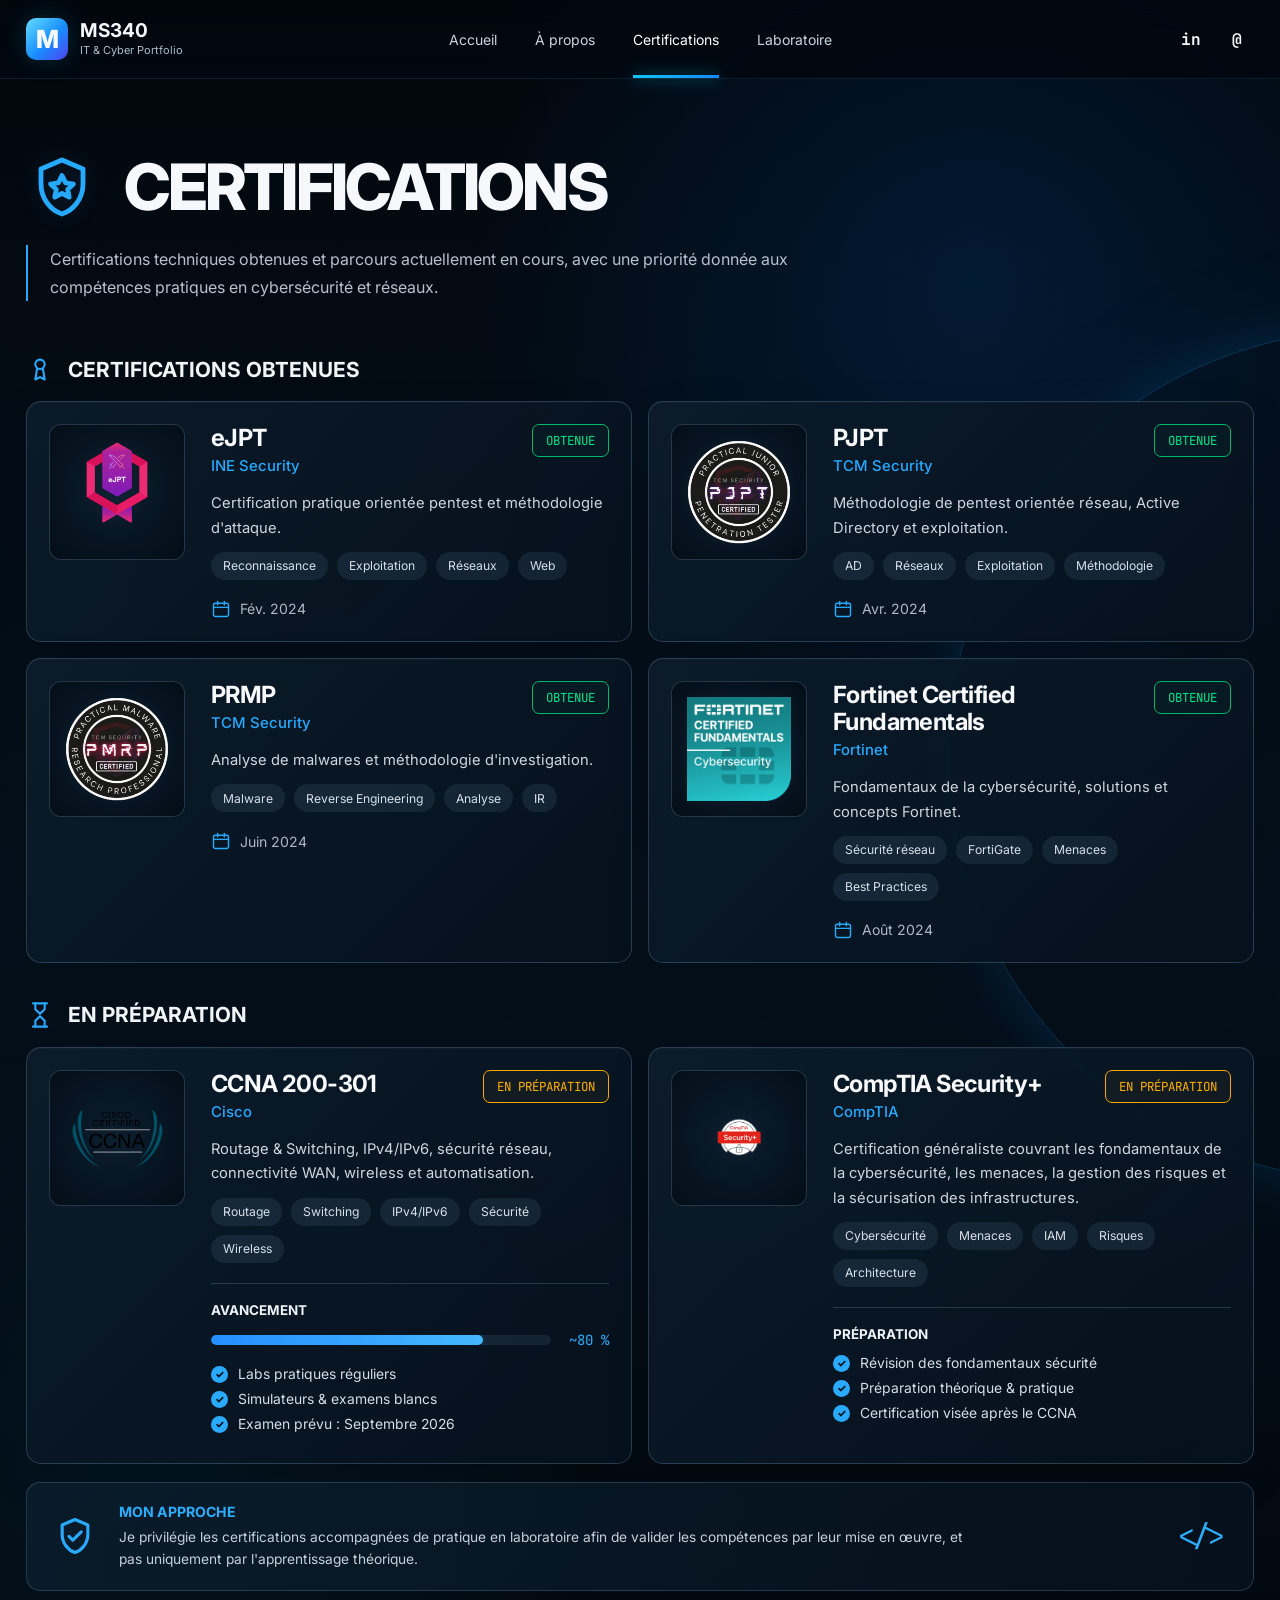
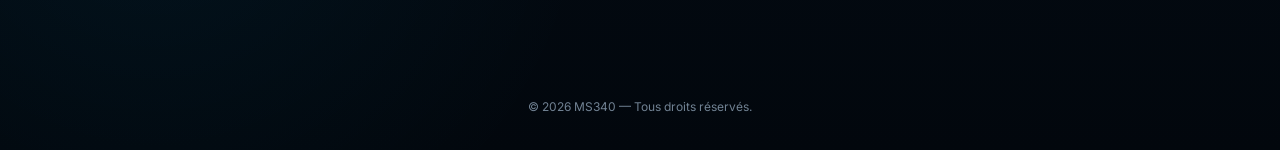
==== commit 54a44622: "mise à jour du menu" ====
--- a/certifications.html
+++ b/certifications.html
@@ -48,10 +48,10 @@
       </button>
 
       <nav class="nav-links" aria-label="Navigation principale">
-        <a class="active" href="./index.html">Accueil</a>
+        <a href="./index.html">Accueil</a>
         <a href="./experience.html">À propos</a>
-        <a href="./certifications.html">Certifications</a>
-        <a href="./lab.html">Laboratoire</a>
+        <a class="active" href="./certifications.html">Certifications</a>
+        <a href="./laboratoire.html">Laboratoire</a>
       </nav>
       <div class="social-links">
         <a href="https://www.linkedin.com/in/martin-springett/" aria-label="LinkedIn">in</a>
--- a/styles.css
+++ b/styles.css
@@ -332,15 +332,53 @@
   background:linear-gradient(180deg,rgba(8,22,35,.93),rgba(4,14,24,.94));
   box-shadow:0 18px 55px rgba(0,0,0,.25);
 }
-.card-heading{display:flex;align-items:center;gap:12px;padding-bottom:17px;border-bottom:1px solid rgba(62,108,144,.18)}
-.card-heading span{
-  width:34px;height:34px;border:1px solid currentColor;border-radius:8px;
-  display:grid;place-items:center;font-family:"JetBrains Mono",monospace;
+.card-heading{
+  display:flex;
+  align-items:center;
+  gap:14px;
+  padding-bottom:17px;
+  border-bottom:1px solid rgba(62,108,144,.18);
+}
+.card-heading .card-icon{
+  width:38px;
+  height:38px;
+  flex:0 0 38px;
+  display:grid;
+  place-items:center;
+  border:1px solid currentColor;
+  border-radius:9px;
+  background:rgba(7,20,32,.76);
+  box-shadow:inset 0 0 18px rgba(255,255,255,.015);
+}
+.card-heading .card-icon svg{
+  width:21px;
+  height:21px;
+  fill:none;
+  stroke:currentColor;
+  stroke-width:1.7;
+  stroke-linecap:round;
+  stroke-linejoin:round;
+  filter:drop-shadow(0 0 6px currentColor);
 }
 .card-heading h3{margin:0;font-size:17px}
-.cyan{color:var(--cyan)}.violet{color:var(--violet)}.lime{color:var(--lime)}
+.cyan{color:var(--cyan)}
+.violet{color:var(--violet)}
+.lime{color:var(--lime)}
 .experience-row{display:grid;grid-template-columns:58px 1fr;gap:16px;margin:22px 0}
-.sfr{width:58px;height:58px;display:grid;place-items:center;background:#df0b18;border-radius:5px;font-weight:800}
+.sfr{
+  width:58px;
+  height:58px;
+  display:grid;
+  place-items:center;
+  background:linear-gradient(145deg,#ef1726,#c90815);
+  border:1px solid rgba(255,255,255,.08);
+  border-radius:8px;
+  color:#fff;
+  font-weight:800;
+  font-size:16px;
+  letter-spacing:-.03em;
+  box-shadow:0 8px 22px rgba(198,8,21,.18);
+}
 .experience-row strong{display:block;font-size:14px;margin-bottom:5px}
 .experience-row p{margin:0;color:#b5c0ca;font-size:12px;line-height:1.5}
 .experience-row small{color:#8193a4}
